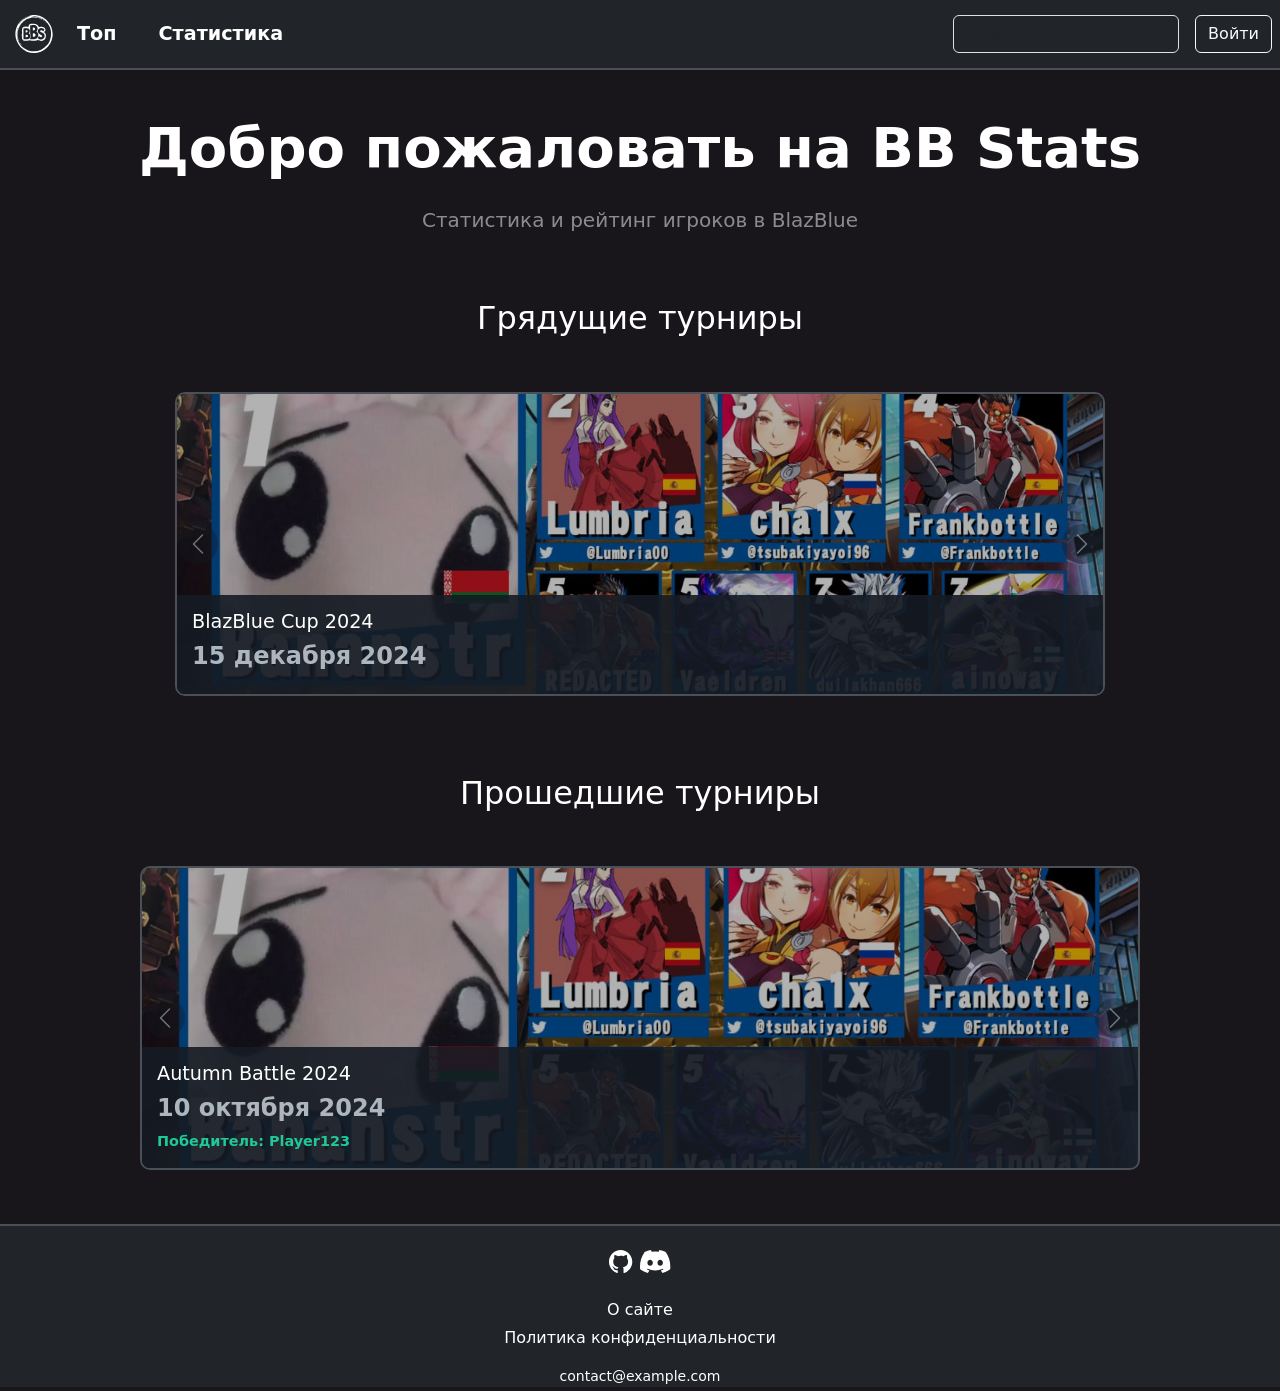
==== html/index.html @ 96d5d1d8 "start" ====
<!DOCTYPE html>
<html lang="en">
<head>
    <meta charset="UTF-8">
    <meta name="viewport" content="width=device-width, initial-scale=1.0">
    <link href="https://cdn.jsdelivr.net/npm/bootstrap@5.2.3/dist/css/bootstrap.min.css" rel="stylesheet" integrity="sha384-rbsA2VBKQhggwzxH7pPCaAqO46MgnOM80zW1RWuH61DGLwZJEdK2Kadq2F9CUG65" crossorigin="anonymous">
    <link rel="stylesheet" href="https://cdn.jsdelivr.net/npm/bootstrap-icons@1.10.0/font/bootstrap-icons.css">
    <link rel="stylesheet" href="../styles/main.css">
    <title>BlaseBlueStats</title>
</head>
<body>
    <header>
        <nav class="d-flex flex-wrap align-items-center justify-content-center justify-content-lg-start">
            <a href="index.html">
                <svg version="1.0" xmlns="http://www.w3.org/2000/svg" width="50" height="50" viewBox="0 0 300 300" preserveAspectRatio="xMidYMid meet">
                        <metadata></metadata>
                            <g transform="translate(0.000000,300.000000) scale(0.050000,-0.050000)"
                                fill="#000000" stroke="none">
                                <path d="M2710 5259 c-1835 -289 -2590 -2490 -1316 -3840 1389 -1472 3846
                                -453 3846 1595 0 1345 -1243 2448 -2530 2245z m-290 -146 c-475 -143 -909
                                -452 -1178 -841 -98 -142 -109 -132 -15 14 143 223 437 508 643 621 33 19 74
                                42 90 53 106 68 470 196 560 197 28 1 -17 -19 -100 -44z m980 -55 c61 -12 164
                                -41 230 -65 66 -24 129 -43 140 -43 18 1 155 -67 273 -134 61 -35 98 -70 95
                                -90 -7 -39 4 -54 21 -28 22 35 103 -11 179 -101 26 -31 59 -57 73 -57 38 0
                                115 -135 103 -181 -6 -21 -2 -44 8 -50 10 -6 18 3 18 20 0 75 84 -3 162 -149
                                26 -49 61 -103 76 -120 16 -16 48 -74 72 -130 24 -55 56 -127 70 -160 15 -33
                                29 -70 31 -83 3 -12 18 -70 35 -130 120 -423 62 -1058 -131 -1447 -65 -129
                                -201 -356 -245 -406 -531 -605 -1167 -861 -1895 -764 -194 26 -475 99 -475
                                123 0 9 -14 17 -32 17 -30 0 -266 115 -288 140 -5 7 -53 37 -106 67 -52 31
                                -106 73 -119 94 -14 22 -34 39 -45 39 -27 0 -230 206 -230 233 0 7 -37 52 -81
                                101 -45 48 -78 99 -74 112 5 13 -9 41 -29 63 -40 43 -136 234 -136 270 0 13
                                -12 42 -28 67 -102 164 -169 932 -96 1102 36 83 43 58 20 -68 -19 -109 -12
                                -563 11 -660 35 -148 61 -232 76 -249 9 -10 17 -42 17 -71 0 -29 11 -63 25
                                -77 13 -13 40 -62 59 -109 l35 -84 -8 70 c-10 93 -28 135 -64 148 -19 8 -25
                                26 -17 52 17 54 -9 174 -30 140 -9 -15 -18 8 -23 59 -5 45 -2 93 6 106 8 12
                                -1 35 -19 50 -19 16 -24 23 -12 17 12 -5 21 2 21 18 0 16 -7 24 -16 18 -10 -6
                                -19 19 -21 56 -6 109 2 165 23 172 28 10 27 64 0 64 -12 0 -15 -10 -7 -23 9
                                -14 5 -18 -9 -9 -30 19 -30 86 0 104 16 10 20 4 11 -20 -8 -20 -6 -29 6 -22
                                29 18 25 70 -5 70 -17 1 -15 7 5 22 23 16 24 23 4 31 -21 9 -21 17 0 43 22 26
                                21 29 -2 15 -20 -12 -24 -10 -12 9 9 14 18 73 21 129 3 60 21 130 45 169 25
                                41 37 87 31 124 -8 47 0 61 38 76 37 14 47 31 43 77 -4 69 6 90 62 121 22 13
                                29 23 16 23 -14 1 -20 14 -13 31 6 16 19 25 29 19 10 -6 18 5 19 25 0 20 27
                                63 60 95 33 32 57 68 52 80 -4 12 4 33 20 47 15 14 27 20 27 13 0 -7 23 15 51
                                49 29 34 62 59 75 57 13 -3 22 7 19 21 -3 14 8 30 25 37 16 6 30 28 30 49 0
                                21 14 38 30 38 17 0 30 8 30 18 0 9 19 22 42 28 23 6 37 19 31 29 -6 10 2 20
                                18 22 16 2 43 5 59 6 17 2 25 8 20 14 -15 15 94 83 114 71 9 -6 16 4 16 21 0
                                17 14 31 31 31 17 0 27 8 21 17 -6 10 9 13 34 9 26 -5 64 8 90 30 25 22 85 46
                                135 53 49 7 89 22 89 33 0 11 8 16 17 10 23 -14 163 26 163 46 0 9 49 15 109
                                14 60 -2 98 4 85 12 -14 9 -1 16 32 16 40 0 52 -7 41 -25 -11 -19 -8 -20 14
                                -2 32 25 113 21 529 -26 44 -5 96 -9 115 -9 40 -1 47 -30 10 -45 -14 -5 16
                                -11 65 -12 100 -2 127 -14 146 -66 7 -19 29 -35 49 -35 21 0 47 -10 60 -23 17
                                -17 30 -15 53 9 28 27 -63 114 -119 114 -4 0 -55 21 -113 47 -202 90 -399 123
                                -739 123 -323 0 -379 7 -193 24 58 6 107 11 109 13 14 12 419 -11 507 -29z
                                m-2340 -1468 c-26 -83 -55 -150 -64 -150 -10 0 -9 16 1 35 10 19 24 70 32 112
                                16 89 53 178 68 163 5 -6 -11 -78 -37 -160z" fill="white"/>
                                <path d="M4042 4725 c-1 -30 10 -46 33 -47 21 -1 25 -5 10 -11 -14 -6 -20 -19
                                -13 -30 7 -12 21 -11 37 3 19 15 29 13 38 -9 7 -18 25 -25 43 -18 25 10 19 20
                                -29 49 -34 21 -61 47 -61 59 0 12 -8 16 -18 10 -10 -6 -23 0 -29 14 -5 14 -11
                                5 -11 -20z" fill="white"/>
                                <path d="M4240 4584 c0 -31 9 -39 31 -31 21 8 35 -2 42 -30 7 -23 19 -38 28
                                -32 10 6 32 -12 49 -39 18 -27 48 -54 66 -62 30 -11 30 -9 -2 24 -19 20 -56
                                59 -81 86 -101 111 -133 132 -133 84z" fill="white"/>
                                <path d="M2535 4195 c-41 -24 -75 -55 -75 -69 0 -14 -10 -26 -21 -26 -12 0
                                -15 10 -7 23 9 15 5 18 -9 9 -13 -8 -18 -23 -12 -34 6 -10 -2 -23 -18 -30 -19
                                -7 -27 -29 -21 -58 4 -26 -1 -53 -13 -61 -14 -8 -13 -23 5 -45 19 -24 20 -28
                                1 -17 -14 9 -25 6 -25 -7 0 -12 -9 -17 -20 -10 -11 7 -20 3 -20 -9 0 -11 -10
                                -21 -21 -21 -12 0 -16 9 -9 20 8 12 -21 15 -79 7 -51 -7 -91 -4 -91 6 0 20
                                -153 20 -174 0 -7 -7 -44 -13 -83 -13 -38 0 -86 -14 -105 -32 -19 -17 -49 -33
                                -67 -36 -18 -2 -32 -13 -33 -23 0 -11 -13 -32 -27 -49 -50 -58 -70 -307 -42
                                -527 14 -115 -18 -293 -53 -293 -9 0 -16 -13 -16 -30 0 -16 10 -30 21 -30 12
                                0 16 -9 9 -20 -7 -11 -2 -20 10 -20 14 0 18 -16 9 -43 -10 -31 -7 -38 12 -26
                                18 11 20 7 9 -12 -21 -32 -26 -259 -6 -259 7 0 10 -29 6 -65 -3 -36 -2 -53 4
                                -38 12 30 146 -88 146 -128 0 -56 480 -65 634 -12 66 23 115 30 135 18 17 -9
                                40 -12 51 -5 10 6 44 -1 74 -17 72 -36 433 -44 550 -11 47 13 100 26 116 28
                                17 2 55 15 86 27 74 30 86 29 145 -9 36 -24 56 -27 75 -11 35 29 114 21 114
                                -13 0 -20 30 -26 115 -24 164 5 193 -4 65 -20 l-110 -13 107 -4 c101 -3 223
                                41 223 81 0 8 12 10 26 5 15 -6 51 12 81 40 30 28 63 51 72 51 44 0 123 192
                                132 319 12 162 17 196 35 214 23 23 16 47 -14 47 -16 0 -33 -11 -39 -25 -6
                                -15 -10 -11 -11 10 -1 19 5 35 14 35 8 0 17 19 19 42 2 27 -6 38 -24 31 -15
                                -6 -25 4 -24 24 2 22 -10 32 -37 29 -22 -3 -29 0 -15 6 34 15 32 68 -3 68 -15
                                0 -33 13 -39 28 -7 19 -27 25 -57 18 -45 -11 -45 -10 7 41 30 28 60 71 67 94
                                8 25 25 38 42 31 17 -7 28 3 29 24 1 19 6 80 11 135 9 96 6 103 -46 127 -51
                                23 -53 28 -21 51 48 35 44 58 -9 44 -30 -8 -57 4 -89 38 -25 27 -60 49 -77 49
                                -18 0 -51 10 -73 21 -57 31 -251 38 -364 13 -107 -24 -148 4 -196 130 -11 30
                                -28 53 -36 50 -9 -2 -40 21 -69 52 -29 31 -61 51 -72 44 -11 -7 -20 -4 -20 7
                                0 100 -610 146 -765 58z m682 -179 c229 -108 293 -447 124 -657 l-57 -72 70
                                -56 c254 -203 203 -644 -95 -811 -83 -46 -112 -50 -404 -57 l-315 -7 0 57 c0
                                31 19 107 42 167 46 121 42 235 -12 339 -25 49 -30 156 -30 599 l0 540 185 6
                                c275 9 395 -3 492 -48z m893 -365 c163 -80 168 -93 83 -221 l-73 -109 -94 59
                                c-145 92 -286 67 -286 -52 0 -57 51 -94 222 -159 604 -231 283 -1014 -326
                                -795 -52 18 -119 53 -148 76 l-54 43 53 78 c29 43 53 87 53 99 1 67 36 73 115
                                21 166 -110 325 -81 325 60 0 69 -3 72 -186 157 -277 128 -379 281 -331 498
                                62 278 354 388 647 245z m-1795 -2 c199 -99 249 -365 99 -525 l-43 -46 63 -49
                                c135 -106 164 -353 59 -504 -94 -136 -146 -154 -468 -162 l-285 -7 -2 587 c0
                                323 -5 605 -9 627 -26 121 -8 130 247 130 213 0 246 -5 339 -51z" fill="white"/>
                                <path d="M2860 3603 c0 -179 1 -183 47 -183 271 0 311 325 44 355 l-91 10 0
                                -182z" fill="white"/>
                                <path d="M2860 2880 l0 -200 97 0 c116 0 190 49 222 147 45 137 -57 253 -222
                                253 l-97 0 0 -200z" fill="white" />
                                <path d="M2013 3447 c-7 -8 -13 -71 -13 -140 l0 -127 77 0 c146 0 218 154 110
                                239 -51 40 -146 55 -174 28z" fill="white"/>
                                <path d="M2000 2770 l0 -150 101 0 c80 0 111 10 150 49 114 114 21 251 -170
                                251 l-81 0 0 -150z" fill="white"/>
                                <path d="M1268 1980 c18 -27 43 -75 54 -105 12 -30 30 -55 40 -55 10 0 18 -12
                                18 -27 0 -15 23 -37 50 -49 44 -20 50 -18 50 15 0 28 -11 37 -40 31 -27 -5
                                -40 3 -40 27 0 19 -16 48 -35 64 -20 17 -57 57 -82 90 -27 34 -33 38 -15 9z" fill="white"/>
                            </g>
                </svg>
            </a>
            <ul class="nav col-12 col-lg-auto me-lg-auto mb-3 justify-content-center mb-md-0">
                <li><a href="top.html">Топ</a></li>
                <li><a href="char.html">Статистика</a></li>
            </ul>
            <form class="col-6 col-lg-auto mb-0 me-3 mb-lg-0 me-lg-3" role="search">
                <input type="search" class="form-control form-control-dark text-bg-dark" placeholder="Search..." aria-label="Search">
            </form>

            <div class="text-end">
                <button type="button" class="btn btn-outline-light me-2">Войти</button>
            </div>

        </nav>
    </header>
    <div class="mainDiv container py-4">
        <div class="row mb-5">
            <div class="col-12 text-center">
            <h1 class="text-white mb-4">Добро пожаловать на BB Stats</h1>
            <p class="text-white-50 lead">Статистика и рейтинг игроков в BlazBlue</p>
            </div>
        </div>


        <div class="row mb-5">
            <div class="col-12">
                <h2 class="text-white mb-4 text-center">Грядущие турниры</h2>
                <div id="upcomingTournaments" class="carousel slide col-10" data-bs-ride="carousel">
                    <div class="carousel-inner">
                        <div class="carousel-item active">
                            <a href="tournament-details.html" class="tournament-link">
                            <div class="tournament-card">
                                <img src="../photo_2025-11-28_13-40-16.jpg" class="d-block w-100" alt="Турнир 1">
                                <div class="tournament-info">
                                <h4>BlazBlue Cup 2024</h4>
                                <p>15 декабря 2024</p>
                                </div>
                            </div>
                            </a>
                        </div>
                        <div class="carousel-item">
                            <a href="tournament-details.html" class="tournament-link">
                                <div class="tournament-card">
                                    <img src="../photo_2025-11-28_13-40-16.jpg" class="d-block w-100" alt="Турнир 2">
                                    <div class="tournament-info">
                                    <h4>Winter Showdown</h4>
                                    <p>20 января 2025</p>
                                    </div>
                                </div>
                            </a>
                        </div>
                        <div class="carousel-item">
                            <a href="tournament-details.html" class="tournament-link">
                            <div class="tournament-card">
                                <img src="../photo_2025-11-28_13-40-16.jpg" class="d-block w-100" alt="Турнир 3">
                                <div class="tournament-info">
                                <h4>Spring Championship</h4>
                                <p>15 марта 2025</p>
                                </div>
                            </div>
                            </a>
                        </div>
                    </div>
                    <button class="carousel-control-prev d-md-flex" type="button" data-bs-target="#upcomingTournaments" data-bs-slide="prev">
                        <span class="carousel-control-prev-icon" aria-hidden="true"></span>
                        <span class="visually-hidden">Предыдущий</span>
                    </button>
                    <button class="carousel-control-next d-md-flex" type="button" data-bs-target="#upcomingTournaments" data-bs-slide="next">
                        <span class="carousel-control-next-icon" aria-hidden="true"></span>
                        <span class="visually-hidden">Следующий</span>
                    </button>
                </div>
            </div>
        </div>

        <div class="row">
            <div class="col-12">
                <h2 class="text-white text-center mb-4">Прошедшие турниры</h2>
                <div id="pastTournaments" class="carousel slide" data-bs-ride="carousel">
                    <div class="carousel-inner">
                        <div class="carousel-item active">
                            <a href="tournament-details.html" class="tournament-link">
                                <div class="tournament-card">
                                    <img src="../photo_2025-11-28_13-40-16.jpg" class="d-block w-100" alt="Прошедший турнир 1">
                                    <div class="tournament-info">
                                        <h4>Autumn Battle 2024</h4>
                                        <p>10 октября 2024</p>
                                        <span class="tournament-winner">Победитель: Player123</span>
                                    </div>
                                </div>
                            </a>
                        </div>
                        <div class="carousel-item">
                            <a href="tournament-details.html" class="tournament-link">
                                <div class="tournament-card">
                                    <img src="../photo_2025-11-28_13-40-16.jpg" class="d-block w-100" alt="Прошедший турнир 2">
                                    <div class="tournament-info">
                                        <h4>Summer Slam</h4>
                                        <p>15 августа 2024</p>
                                        <span class="tournament-winner">Победитель: BB_Master</span>
                                    </div>
                                </div>
                            </a>
                        </div>
                        <div class="carousel-item">
                            <a href="tournament-details.html" class="tournament-link">
                                <div class="tournament-card">
                                    <img src="../photo_2025-11-28_13-40-16.jpg" class="d-block w-100" alt="Прошедший турнир 3">
                                    <div class="tournament-info">
                                        <h4>Spring Invitational</h4>
                                        <p>20 мая 2024</p>
                                        <span class="tournament-winner">Победитель: RagnaPlayer</span>
                                    </div>
                                </div>
                            </a>
                        </div>
                    </div>
                    <button class="carousel-control-prev d-md-flex" type="button" data-bs-target="#pastTournaments" data-bs-slide="prev">
                        <span class="carousel-control-prev-icon" aria-hidden="true"></span>
                        <span class="visually-hidden">Предыдущий</span>
                        </button>
                    <button class="carousel-control-next d-md-flex" type="button" data-bs-target="#pastTournaments" data-bs-slide="next">
                        <span class="carousel-control-next-icon" aria-hidden="true"></span>
                        <span class="visually-hidden">Следующий</span>
                    </button>
                </div>
            </div>
        </div>


    </div>

    <footer>
        <div class="div-container my-4">
            <a href="#" class="footer-icon">
                <svg xmlns="http://www.w3.org/2000/svg" width="31" height="24" viewBox ="0 0 130 100"> 
                <path fill-rule="evenodd" clip-rule="evenodd" d="M48.854 0C21.839 0 0 22 0 49.217c0 21.756 13.993 40.172 33.405 46.69 2.427.49 3.316-1.059 3.316-2.362 0-1.141-.08-5.052-.08-9.127-13.59 2.934-16.42-5.867-16.42-5.867-2.184-5.704-5.42-7.17-5.42-7.17-4.448-3.015.324-3.015.324-3.015 4.934.326 7.523 5.052 7.523 5.052 4.367 7.496 11.404 5.378 14.235 4.074.404-3.178 1.699-5.378 3.074-6.6-10.839-1.141-22.243-5.378-22.243-24.283 0-5.378 1.94-9.778 5.014-13.2-.485-1.222-2.184-6.275.486-13.038 0 0 4.125-1.304 13.426 5.052a46.97 46.97 0 0 1 12.214-1.63c4.125 0 8.33.571 12.213 1.63 9.302-6.356 13.427-5.052 13.427-5.052 2.67 6.763.97 11.816.485 13.038 3.155 3.422 5.015 7.822 5.015 13.2 0 18.905-11.404 23.06-22.324 24.283 1.78 1.548 3.316 4.481 3.316 9.126 0 6.6-.08 11.897-.08 13.526 0 1.304.89 2.853 3.316 2.364 19.412-6.52 33.405-24.935 33.405-46.691C97.707 22 75.788 0 48.854 0z" fill="#fff"></path></svg>
            </a>
            <a href="#" class="footer-icon">
                <svg xmlns="http://www.w3.org/2000/svg" width="31" height="24" viewBox ="0 0 130 100"> 
                <path fill="#fff" d="M107.7,8.07A105.15,105.15,0,0,0,81.47,0a72.06,72.06,0,0,0-3.36,6.83A97.68,97.68,0,0,0,49,6.83,72.37,72.37,0,0,0,45.64,0,105.89,105.89,0,0,0,19.39,8.09C2.79,32.65-1.71,56.6.54,80.21h0A105.73,105.73,0,0,0,32.71,96.36,77.7,77.7,0,0,0,39.6,85.25a68.42,68.42,0,0,1-10.85-5.18c.91-.66,1.8-1.34,2.66-2a75.57,75.57,0,0,0,64.32,0c.87.71,1.76,1.39,2.66,2a68.68,68.68,0,0,1-10.87,5.19,77,77,0,0,0,6.89,11.1A105.25,105.25,0,0,0,126.6,80.22h0C129.24,52.84,122.09,29.11,107.7,8.07ZM42.45,65.69C36.18,65.69,31,60,31,53s5-12.74,11.43-12.74S54,46,53.89,53,48.84,65.69,42.45,65.69Zm42.24,0C78.41,65.69,73.25,60,73.25,53s5-12.74,11.44-12.74S96.23,46,96.12,53,91.08,65.69,84.69,65.69Z"></path></svg>
            </a>
        </div>
        
        <div class="div-container">
            <a href="#" class="footer-link">О сайте</a>
        </div>

        <div class="div-container mb-3">
            <a href="#" class="footer-link">Политика конфиденциальности</a>
        </div>
        
        <div class="div-container">
            <small>contact@example.com</small>
        </div>

    </footer>

    <script src="https://cdn.jsdelivr.net/npm/bootstrap@5.2.3/dist/js/bootstrap.bundle.min.js" integrity="sha384-kenU1KFdBIe4zVF0s0G1M5b4hcpxyD9F7jL+jjXkk+Q2h455rYXK/7HAuoJl+0I4" crossorigin="anonymous"></script>
</body>
</html>
---- styles/main.css ----
*,
*::before,
*::after {
  margin: 0;
  padding: 0;
  box-sizing: border-box;
}

body {
  font-family: system-ui, "Segoe UI", "Helvetica Neue", "Noto Sans", "Liberation Sans", Arial, sans-serif, "Apple Color Emoji", "Segoe UI Emoji", "Segoe UI Symbol", "Noto Color Emoji";
  color: white;
  background-color: #18161a;
  line-height: 1.5;
  padding: 0px;
  margin: 0px;
}

h1 {
  color: white;
  font-size: 3.5rem;
  font-weight: 700;
  line-height: 1.2;
}

h2 {
  color: white;
  font-size: 2rem;
  font-weight: 500;
}

h4 {
  color: white;
  margin-bottom: 5px;
  font-size: 1.2rem;
}

h5 {
  color: rgba(255, 255, 255, 0.5);
  font-size: 1.25rem;
  font-weight: 400;
  line-height: 1.2;
}

p {
  color: white;
  font-weight: 700;
  font-size: 1.5rem;
  margin-bottom: 1rem;
}

.mainH1 {
  text-align: center;
  font-size: 2.5rem;
  font-weight: 400;
  margin: 2rem;
}

.mainH5 {
  text-align: center;
  font-weight: 300;
  margin-top: 0px;
  margin-bottom: 2rem;
}

a {
  text-decoration: none;
  color: white;
}

.character-name-overlay h4 {
  color: white;
  font-weight: 400;
  font-size: 1.5rem;
  text-shadow: 1px 1px 2px rgba(0, 0, 0, 0.8);
}

.tournament-link {
  text-decoration: none;
  display: block;
}

.tournament-link:hover .tournament-card {
  transform: scale(1) translateY(-5px);
  box-shadow: 0 10px 20px rgba(0, 0, 0, 0.3);
  border-color: #6c757d;
}

.tournament-link:hover .tournament-card img {
  filter: brightness(0.9);
}

.tournament-info h4 {
  color: #ffffff;
  margin-bottom: 5px;
  font-size: 1.2rem;
}

.tournament-info p {
  margin-bottom: 5px;
  color: #adb5bd;
}

.tournament-winner {
  color: #20c997;
  font-weight: bold;
  font-size: 0.9rem;
  display: block;
  margin-top: 5px;
}

.footer-icon {
  transition: all 0.15s ease;
  display: inline-block;
}

.footer-icon:hover {
  transform: scale(1.2);
  color: #ffffff !important;
  text-shadow: 0 0 10px rgba(255, 255, 255, 0.375);
}

.footer-link {
  transition: all 0.15s ease;
}

.text-success {
  color: #28a745 !important;
}

.text-danger {
  color: #dc3545 !important;
}

.text-warning {
  color: #ffc107 !important;
}

header {
  background-color: #212529;
  margin: 0;
  border-bottom: solid 2px #495057;
  margin-bottom: 1rem;
  position: fixed;
  top: 0;
  left: 0;
  width: 100%;
  z-index: 1000;
}

footer {
  background-color: #212529;
  border-top: 2px solid #495057;
  width: 100%;
}

.mainDiv {
  margin-top: 205px !important;
}

@media (min-width: 768px) {
  .mainDiv {
    margin-top: 190px !important;
  }
}
@media (min-width: 992px) {
  .mainDiv {
    margin-top: 90px !important;
  }
}
.secondLevelDiv {
  background-color: #16171a;
  border: solid 1px #495057;
  border-radius: 10px;
  padding: 1.5rem;
}

.character-banner {
  padding: 0px;
  aspect-ratio: 39/6;
  position: relative;
  overflow: hidden;
}

.character-name-overlay {
  position: absolute;
  top: 0;
  left: 0;
  padding: 15px;
  background: linear-gradient(90deg, rgba(22, 23, 26, 0.9) 0%, rgba(22, 23, 26, 0.5) 70%, transparent 100%);
  height: 100%;
  display: flex;
  align-items: center;
}

.statCard {
  margin: 0px;
  background-color: #111214;
  border-radius: 10px;
  overflow: hidden;
  border: 1px solid #495057;
}
.statCard .matchup-stats {
  padding: 15px;
}
.statCard .mainDiv-stat-item {
  display: flex;
  justify-content: space-between;
  align-items: center;
  padding: 6px 0;
  border-bottom: 1px solid rgba(255, 255, 255, 0.1);
}
.statCard .mainDiv-stat-item:last-child {
  border-bottom: none;
}
.statCard .stat-label {
  font-size: 0.9rem;
  color: white;
  opacity: 0.8;
}
.statCard .stat-value {
  font-size: 1rem;
  font-weight: bold;
}
.statCard .character-main-card {
  background: #111214;
  border-radius: 10px;
  padding: 30px;
  border: 1px solid #495057;
}

.tournament-card {
  position: relative;
  border-radius: 10px;
  overflow: hidden;
  border: 2px solid #495057;
  max-width: 1000px;
  margin: 0 auto;
  transition: all 0.3s ease;
  transform: scale(0.95);
}

.tournament-container {
  justify-content: center;
  display: flex;
  flex-wrap: wrap;
  gap: 1rem;
  margin-top: 1.5rem;
  margin-bottom: 1.5rem;
}

.tournament-card img {
  filter: brightness(0.7);
  transition: filter 0.3s ease;
  height: 300px;
  -o-object-fit: cover;
     object-fit: cover;
}

.carousel-item.active .tournament-card {
  transform: scale(1);
  z-index: 1;
}

.tournament-info {
  position: absolute;
  bottom: 0;
  left: 0;
  right: 0;
  background: rgba(22, 27, 36, 0.9);
  padding: 15px;
  color: #ced4da;
}

.carousel {
  max-width: 1000px;
  margin: 0 auto;
  padding: 20px 0;
}

.carousel-inner {
  padding: 10px 0;
}

.carousel-control-prev,
.carousel-control-next {
  width: 5%;
}

.carousel-control-prev-icon,
.carousel-control-next-icon {
  background-color: rgba(22, 27, 36, 0.7);
  border-radius: 50%;
  width: 40px;
  height: 40px;
  background-size: 60%;
}

.carousel-control-prev-icon {
  background-image: url("data:image/svg+xml,%3csvg xmlns='http://www.w3.org/2000/svg' viewBox='0 0 16 16' fill='%23ced4da'%3e%3cpath d='M11.354 1.646a.5.5 0 0 1 0 .708L5.707 8l5.647 5.646a.5.5 0 0 1-.708.708l-6-6a.5.5 0 0 1 0-.708l6-6a.5.5 0 0 1 .708 0z'/%3e%3c/svg%3e");
}

.carousel-control-next-icon {
  background-image: url("data:image/svg+xml,%3csvg xmlns='http://www.w3.org/2000/svg' viewBox='0 0 16 16' fill='%23ced4da'%3e%3cpath d='M4.646 1.646a.5.5 0 0 1 .708 0l6 6a.5.5 0 0 1 0 .708l-6 6a.5.5 0 0 1-.708-.708L10.293 8 4.646 2.354a.5.5 0 0 1 0-.708z'/%3e%3c/svg%3e");
}

.carousel-control-prev-icon:hover,
.carousel-control-next-icon:hover {
  background-color: rgba(22, 27, 36, 0.9);
}

@media (max-width: 768px) {
  .tournament-card {
    max-width: 100%;
    transform: scale(0.9);
  }
  .carousel-item.active .tournament-card {
    transform: scale(0.95);
  }
  .tournament-link:hover .tournament-card {
    transform: scale(0.95) translateY(-5px);
  }
  .tournament-card img {
    height: 200px;
  }
  .tournament-info {
    padding: 10px;
  }
  .tournament-info h4 {
    font-size: 1rem;
  }
  .carousel {
    max-width: 100%;
    padding: 10px 0;
  }
}
.div-container {
  display: flex;
  justify-content: center;
  margin: 0.25rem;
}

.pagination-container {
  display: flex;
  justify-content: center;
  align-items: center;
  margin-top: 20px;
}

nav a {
  align-items: center;
  justify-content: center;
  padding: 0.5rem 0.5rem;
  color: white;
  text-decoration: none;
  border-radius: 0.75rem;
  font-weight: 600;
  transition: all 0.3s ease;
  border: 1px solid transparent;
  font-size: 1.2rem;
  min-height: 60px;
  display: flex;
}
nav a:hover {
  transform: translateY(-3px);
}
nav a svg {
  width: 50px;
  height: 50px;
  flex-shrink: 0;
}
nav a svg path {
  fill: white;
}
nav ul {
  list-style: none;
  display: flex;
  gap: 1.5rem;
  align-items: center;
}

table {
  background-color: #16171a;
  border: 1px solid #495057;
  width: 100%;
  border-radius: 10px;
  border-collapse: separate;
  border-spacing: 0;
  overflow: hidden;
}

th, td {
  padding: 0.5rem;
  padding-inline: 1rem;
}

td, tr {
  border-bottom: none;
}

tbody tr {
  position: relative;
}
tbody tr:not(:last-child)::after {
  content: "";
  position: absolute;
  bottom: 0;
  left: 10px;
  right: 10px;
  height: 0.5px;
  background-color: rgb(81, 81, 81);
}

tr:last-child td {
  border-bottom: none;
}

thead {
  color: #ced4da;
}
thead tr:first-child th:first-child {
  border-top-left-radius: 10px;
}
thead tr:first-child th:last-child {
  border-top-right-radius: 10px;
}

tbody tr:last-child td:first-child {
  border-bottom-left-radius: 10px;
}
tbody tr:last-child td:last-child {
  border-bottom-right-radius: 10px;
}

.left {
  text-align: left;
}

.right {
  text-align: right;
}

.center {
  text-align: center;
}

.tableButton {
  color: white;
  border: solid 1px #495057;
  background-color: #16171a;
  border-radius: 10px;
  width: 40px;
  height: 40px;
}

.profile-img {
  max-width: 256px;
  max-width: 256px;
  border: 1px solid #495057;
  border-radius: 10px;
}

.character-banner img {
  width: 100%;
  height: 100%;
  -o-object-fit: cover;
     object-fit: cover;
  opacity: 0.7;
}/*# sourceMappingURL=main.css.map */
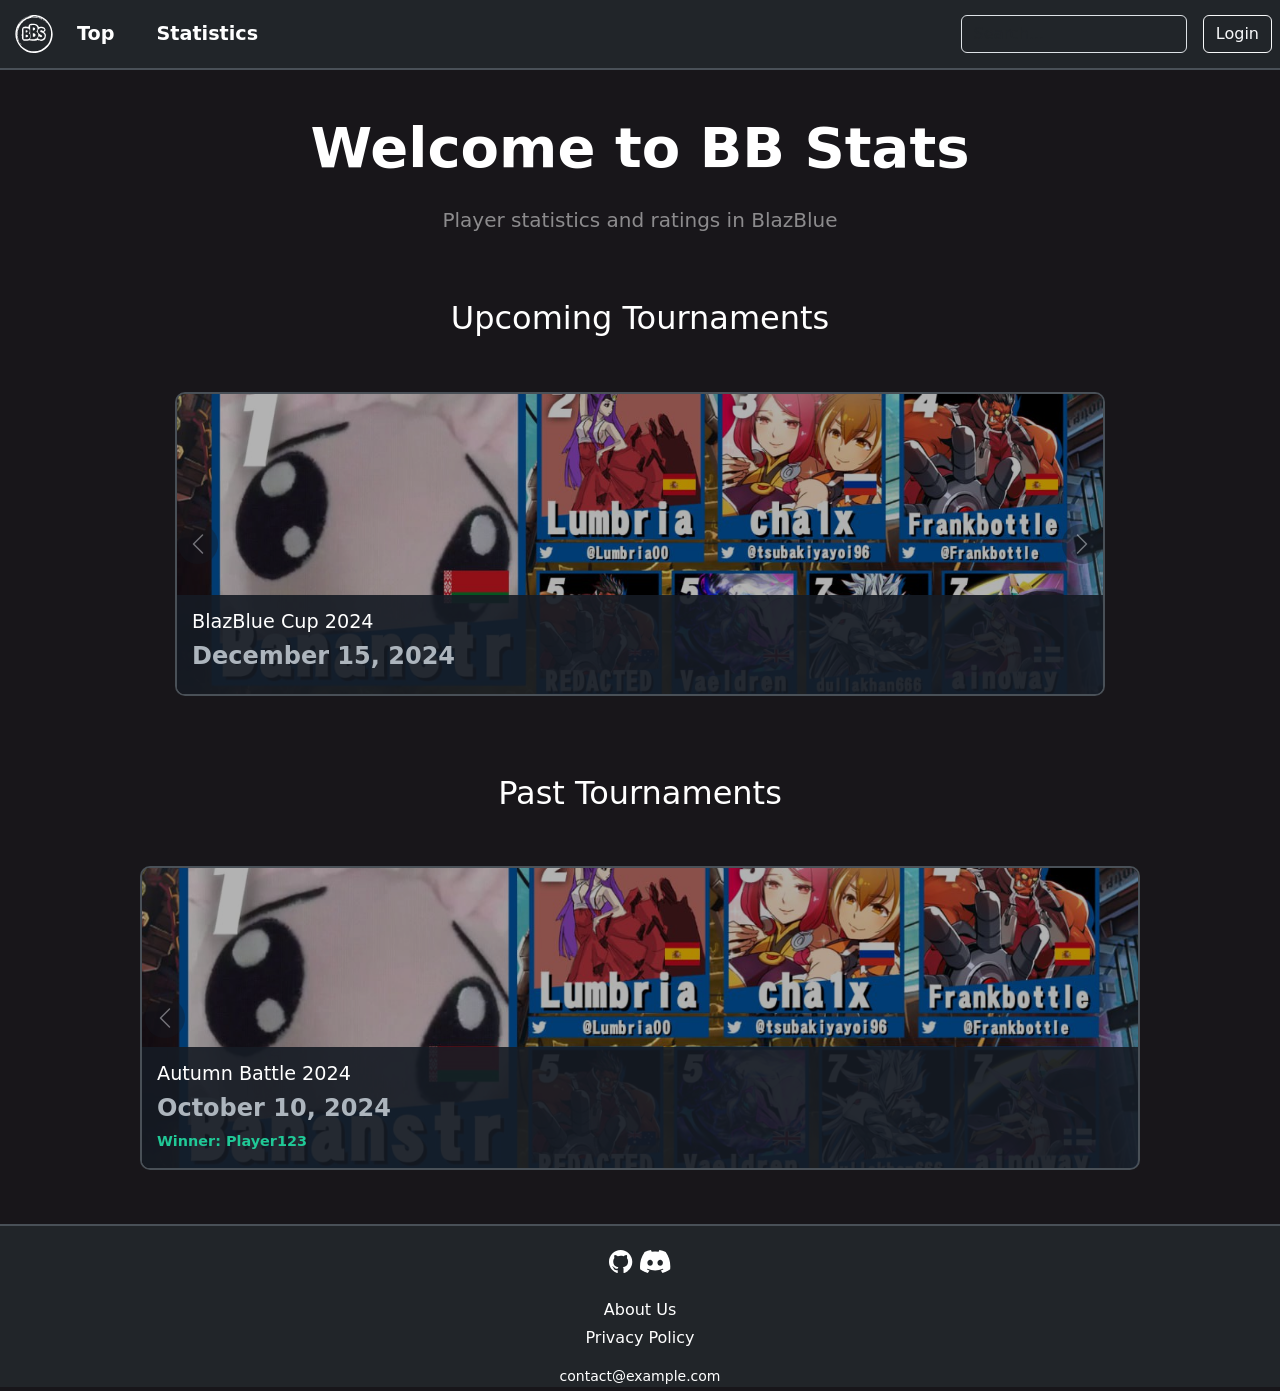
==== commit c8bc3d3f: "translate from Russian to English; extend char page to include whole roster in matchup section" ====
--- a/html/index.html
+++ b/html/index.html
@@ -6,7 +6,7 @@
     <link href="https://cdn.jsdelivr.net/npm/bootstrap@5.2.3/dist/css/bootstrap.min.css" rel="stylesheet" integrity="sha384-rbsA2VBKQhggwzxH7pPCaAqO46MgnOM80zW1RWuH61DGLwZJEdK2Kadq2F9CUG65" crossorigin="anonymous">
     <link rel="stylesheet" href="https://cdn.jsdelivr.net/npm/bootstrap-icons@1.10.0/font/bootstrap-icons.css">
     <link rel="stylesheet" href="../styles/main.css">
-    <title>BlaseBlueStats</title>
+    <title>BlazBlueStats</title>
 </head>
 <body>
     <header>
@@ -108,15 +108,15 @@
                 </svg>
             </a>
             <ul class="nav col-12 col-lg-auto me-lg-auto mb-3 justify-content-center mb-md-0">
-                <li><a href="top.html">Топ</a></li>
-                <li><a href="char.html">Статистика</a></li>
+                <li><a href="top.html">Top</a></li>
+                <li><a href="char.html">Statistics</a></li>
             </ul>
             <form class="col-6 col-lg-auto mb-0 me-3 mb-lg-0 me-lg-3" role="search">
                 <input type="search" class="form-control form-control-dark text-bg-dark" placeholder="Search..." aria-label="Search">
             </form>
 
             <div class="text-end">
-                <button type="button" class="btn btn-outline-light me-2">Войти</button>
+                <button type="button" class="btn btn-outline-light me-2">Login</button>
             </div>
 
         </nav>
@@ -124,24 +124,24 @@
     <div class="mainDiv container py-4">
         <div class="row mb-5">
             <div class="col-12 text-center">
-            <h1 class="text-white mb-4">Добро пожаловать на BB Stats</h1>
-            <p class="text-white-50 lead">Статистика и рейтинг игроков в BlazBlue</p>
+            <h1 class="text-white mb-4">Welcome to BB Stats</h1>
+            <p class="text-white-50 lead">Player statistics and ratings in BlazBlue</p>
             </div>
         </div>
 
 
         <div class="row mb-5">
             <div class="col-12">
-                <h2 class="text-white mb-4 text-center">Грядущие турниры</h2>
+                <h2 class="text-white mb-4 text-center">Upcoming Tournaments</h2>
                 <div id="upcomingTournaments" class="carousel slide col-10" data-bs-ride="carousel">
                     <div class="carousel-inner">
                         <div class="carousel-item active">
                             <a href="tournament-details.html" class="tournament-link">
                             <div class="tournament-card">
-                                <img src="../photo_2025-11-28_13-40-16.jpg" class="d-block w-100" alt="Турнир 1">
+                                <img src="../photo_2025-11-28_13-40-16.jpg" class="d-block w-100" alt="Tournament 1">
                                 <div class="tournament-info">
                                 <h4>BlazBlue Cup 2024</h4>
-                                <p>15 декабря 2024</p>
+                                <p>December 15, 2024</p>
                                 </div>
                             </div>
                             </a>
@@ -149,10 +149,10 @@
                         <div class="carousel-item">
                             <a href="tournament-details.html" class="tournament-link">
                                 <div class="tournament-card">
-                                    <img src="../photo_2025-11-28_13-40-16.jpg" class="d-block w-100" alt="Турнир 2">
+                                    <img src="../photo_2025-11-28_13-40-16.jpg" class="d-block w-100" alt="Tournament 2">
                                     <div class="tournament-info">
                                     <h4>Winter Showdown</h4>
-                                    <p>20 января 2025</p>
+                                    <p>January 20, 2025</p>
                                     </div>
                                 </div>
                             </a>
@@ -160,10 +160,10 @@
                         <div class="carousel-item">
                             <a href="tournament-details.html" class="tournament-link">
                             <div class="tournament-card">
-                                <img src="../photo_2025-11-28_13-40-16.jpg" class="d-block w-100" alt="Турнир 3">
+                                <img src="../photo_2025-11-28_13-40-16.jpg" class="d-block w-100" alt="Tournament 3">
                                 <div class="tournament-info">
                                 <h4>Spring Championship</h4>
-                                <p>15 марта 2025</p>
+                                <p>March 15, 2025</p>
                                 </div>
                             </div>
                             </a>
@@ -171,11 +171,11 @@
                     </div>
                     <button class="carousel-control-prev d-md-flex" type="button" data-bs-target="#upcomingTournaments" data-bs-slide="prev">
                         <span class="carousel-control-prev-icon" aria-hidden="true"></span>
-                        <span class="visually-hidden">Предыдущий</span>
+                        <span class="visually-hidden">Previous</span>
                     </button>
                     <button class="carousel-control-next d-md-flex" type="button" data-bs-target="#upcomingTournaments" data-bs-slide="next">
                         <span class="carousel-control-next-icon" aria-hidden="true"></span>
-                        <span class="visually-hidden">Следующий</span>
+                        <span class="visually-hidden">Next</span>
                     </button>
                 </div>
             </div>
@@ -183,41 +183,41 @@
 
         <div class="row">
             <div class="col-12">
-                <h2 class="text-white text-center mb-4">Прошедшие турниры</h2>
+                <h2 class="text-white text-center mb-4">Past Tournaments</h2>
                 <div id="pastTournaments" class="carousel slide" data-bs-ride="carousel">
                     <div class="carousel-inner">
                         <div class="carousel-item active">
                             <a href="tournament-details.html" class="tournament-link">
                                 <div class="tournament-card">
-                                    <img src="../photo_2025-11-28_13-40-16.jpg" class="d-block w-100" alt="Прошедший турнир 1">
+                                    <img src="../photo_2025-11-28_13-40-16.jpg" class="d-block w-100" alt="Past Tournament 1">
                                     <div class="tournament-info">
                                         <h4>Autumn Battle 2024</h4>
-                                        <p>10 октября 2024</p>
-                                        <span class="tournament-winner">Победитель: Player123</span>
-                                    </div>
-                                </div>
-                            </a>
-                        </div>
-                        <div class="carousel-item">
-                            <a href="tournament-details.html" class="tournament-link">
-                                <div class="tournament-card">
-                                    <img src="../photo_2025-11-28_13-40-16.jpg" class="d-block w-100" alt="Прошедший турнир 2">
+                                        <p>October 10, 2024</p>
+                                        <span class="tournament-winner">Winner: Player123</span>
+                                    </div>
+                                </div>
+                            </a>
+                        </div>
+                        <div class="carousel-item">
+                            <a href="tournament-details.html" class="tournament-link">
+                                <div class="tournament-card">
+                                    <img src="../photo_2025-11-28_13-40-16.jpg" class="d-block w-100" alt="Past Tournament 2">
                                     <div class="tournament-info">
                                         <h4>Summer Slam</h4>
-                                        <p>15 августа 2024</p>
-                                        <span class="tournament-winner">Победитель: BB_Master</span>
-                                    </div>
-                                </div>
-                            </a>
-                        </div>
-                        <div class="carousel-item">
-                            <a href="tournament-details.html" class="tournament-link">
-                                <div class="tournament-card">
-                                    <img src="../photo_2025-11-28_13-40-16.jpg" class="d-block w-100" alt="Прошедший турнир 3">
+                                        <p>August 15, 2024</p>
+                                        <span class="tournament-winner">Winner: BB_Master</span>
+                                    </div>
+                                </div>
+                            </a>
+                        </div>
+                        <div class="carousel-item">
+                            <a href="tournament-details.html" class="tournament-link">
+                                <div class="tournament-card">
+                                    <img src="../photo_2025-11-28_13-40-16.jpg" class="d-block w-100" alt="Past Tournament 3">
                                     <div class="tournament-info">
                                         <h4>Spring Invitational</h4>
-                                        <p>20 мая 2024</p>
-                                        <span class="tournament-winner">Победитель: RagnaPlayer</span>
+                                        <p>May 20, 2024</p>
+                                        <span class="tournament-winner">Winner: RagnaPlayer</span>
                                     </div>
                                 </div>
                             </a>
@@ -225,11 +225,7 @@
                     </div>
                     <button class="carousel-control-prev d-md-flex" type="button" data-bs-target="#pastTournaments" data-bs-slide="prev">
                         <span class="carousel-control-prev-icon" aria-hidden="true"></span>
-                        <span class="visually-hidden">Предыдущий</span>
-                        </button>
-                    <button class="carousel-control-next d-md-flex" type="button" data-bs-target="#pastTournaments" data-bs-slide="next">
-                        <span class="carousel-control-next-icon" aria-hidden="true"></span>
-                        <span class="visually-hidden">Следующий</span>
+                        <span class="visually-hidden">Previous</span>
                     </button>
                 </div>
             </div>
@@ -251,11 +247,11 @@
         </div>
         
         <div class="div-container">
-            <a href="#" class="footer-link">О сайте</a>
+            <a href="#" class="footer-link">About Us</a>
         </div>
 
         <div class="div-container mb-3">
-            <a href="#" class="footer-link">Политика конфиденциальности</a>
+            <a href="#" class="footer-link">Privacy Policy</a>
         </div>
         
         <div class="div-container">
